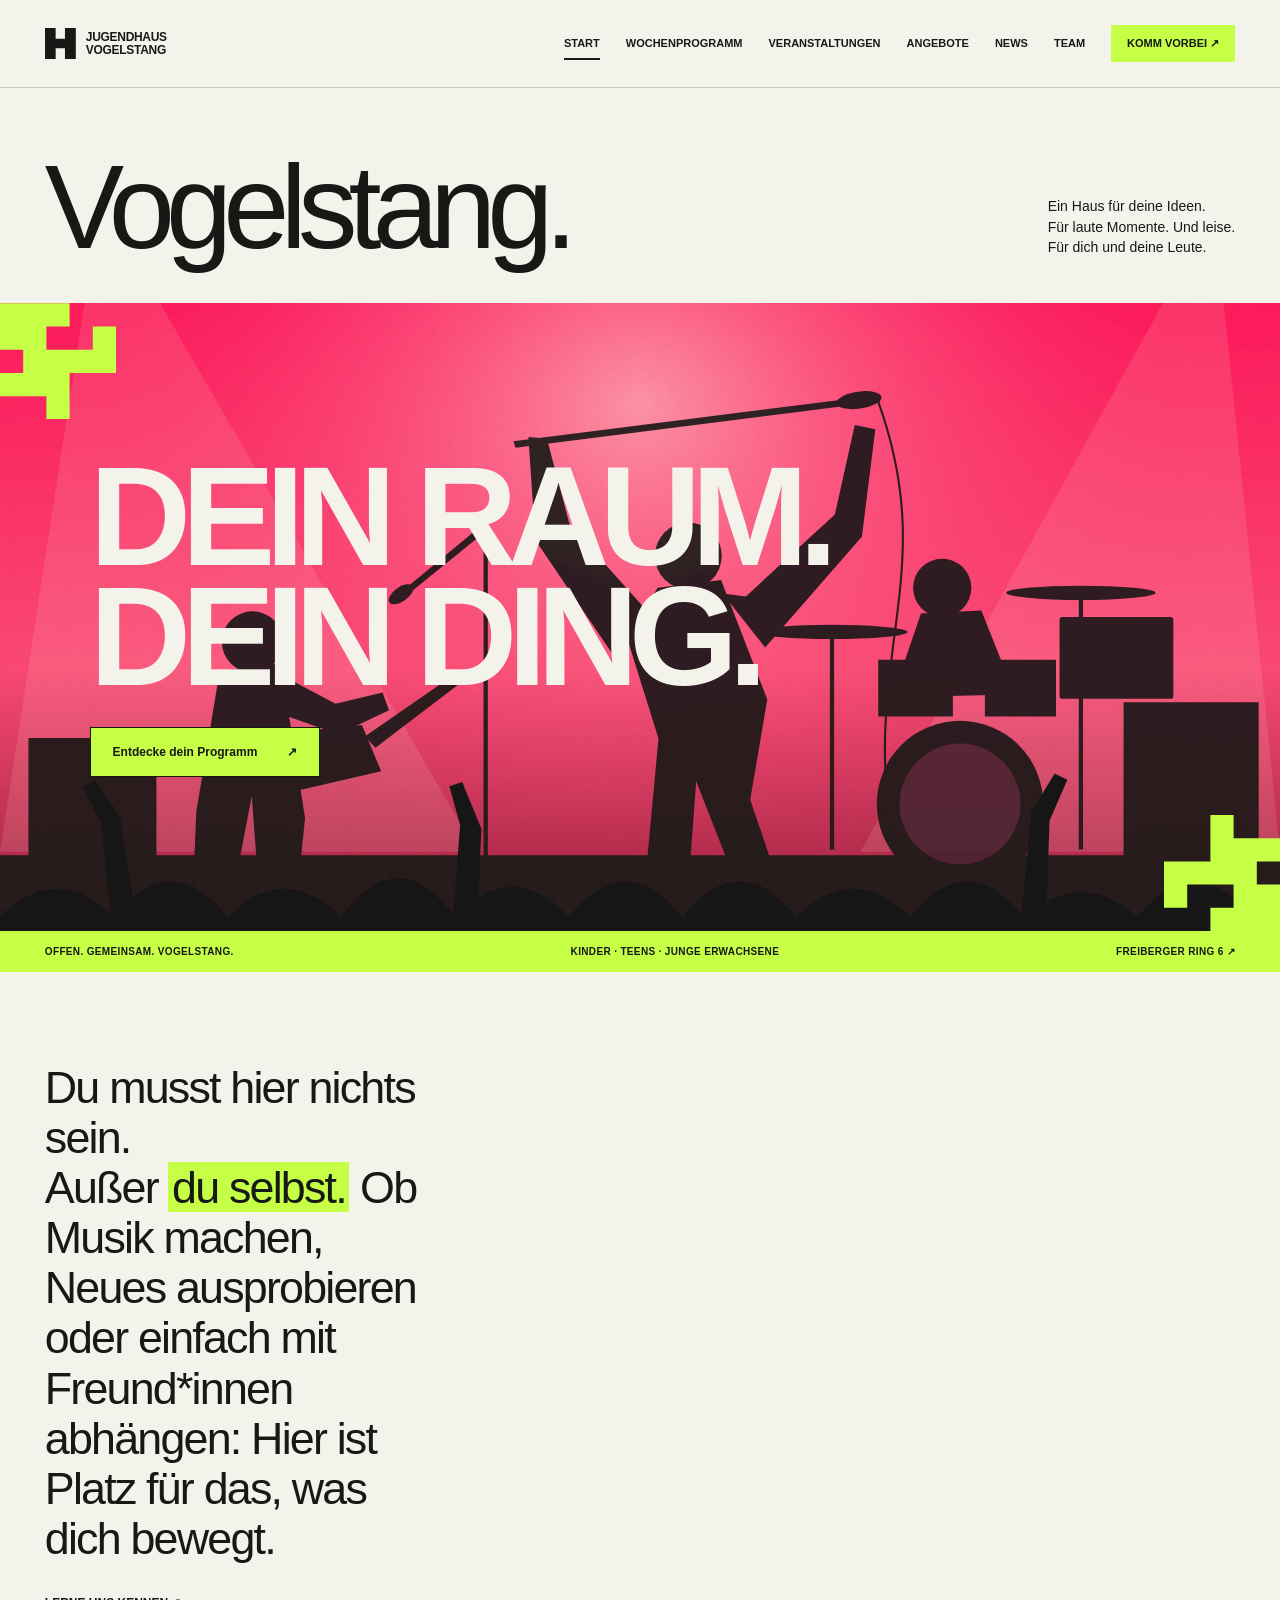
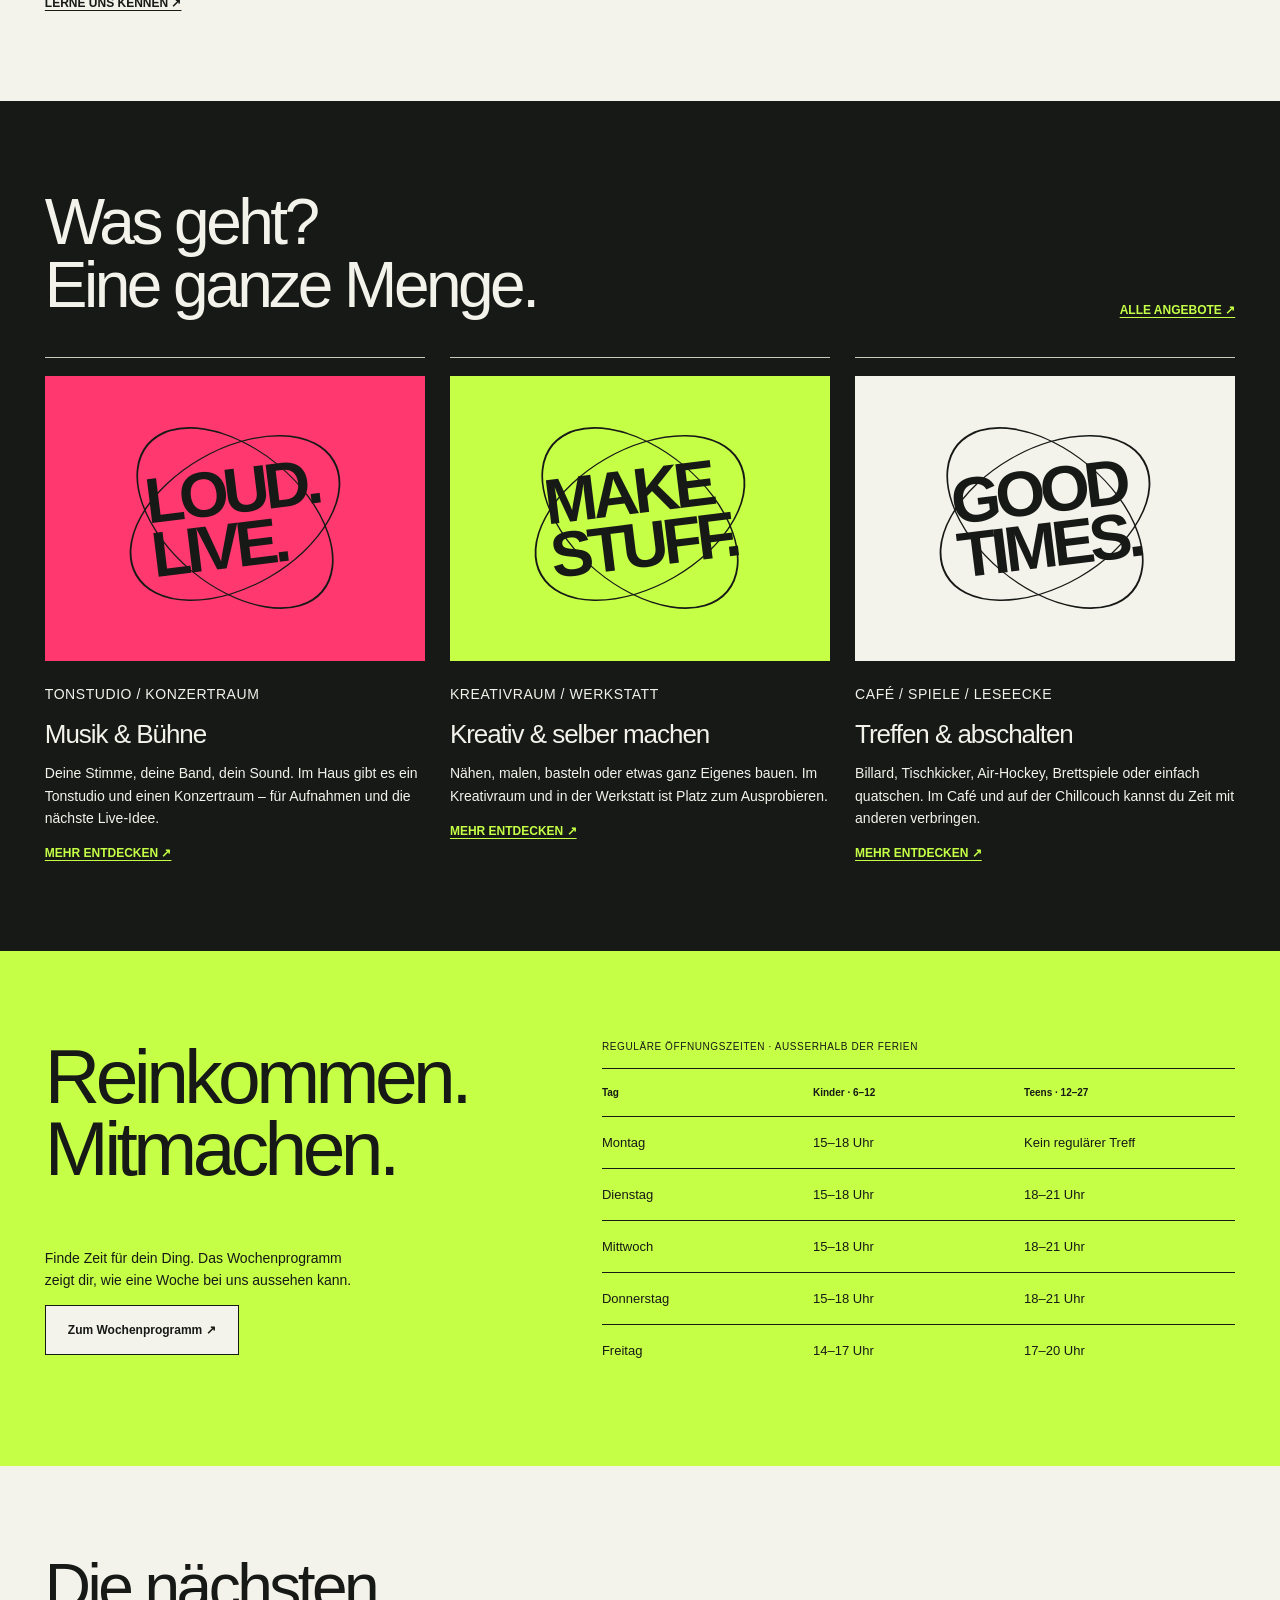
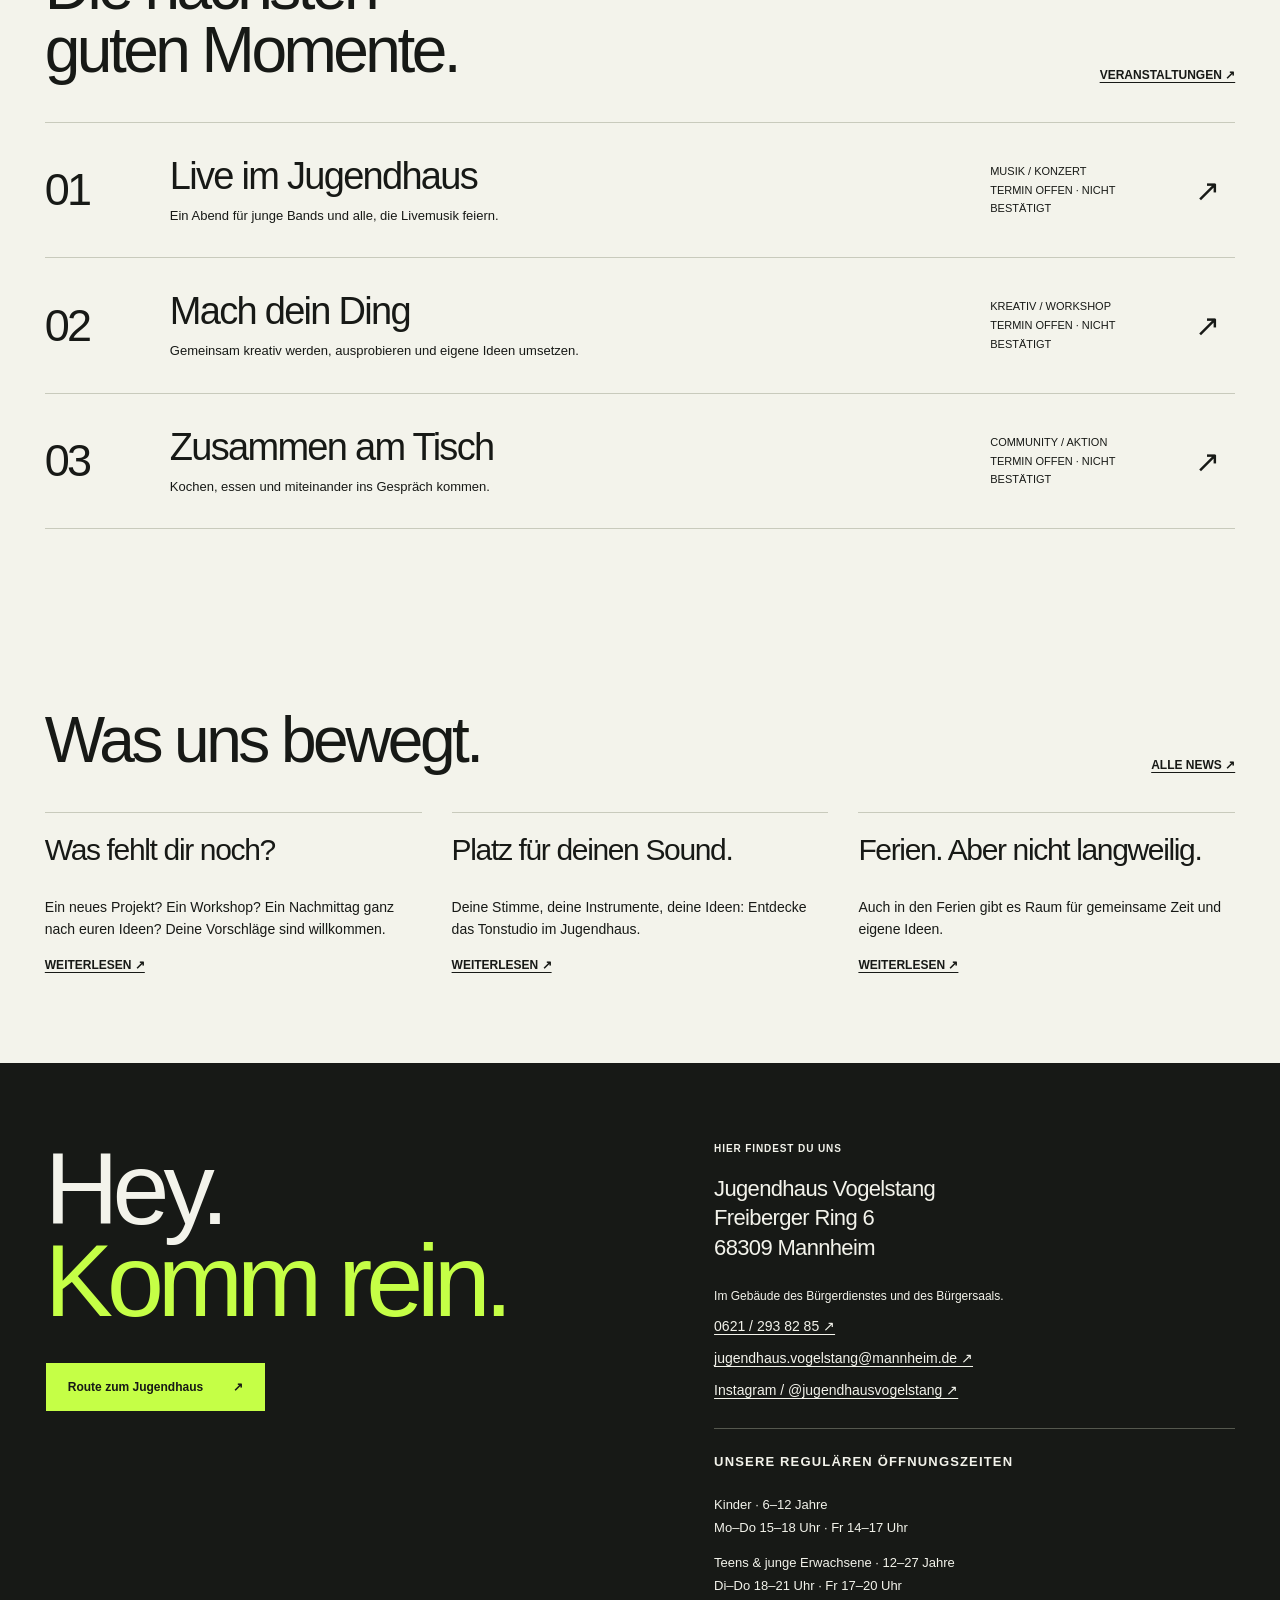
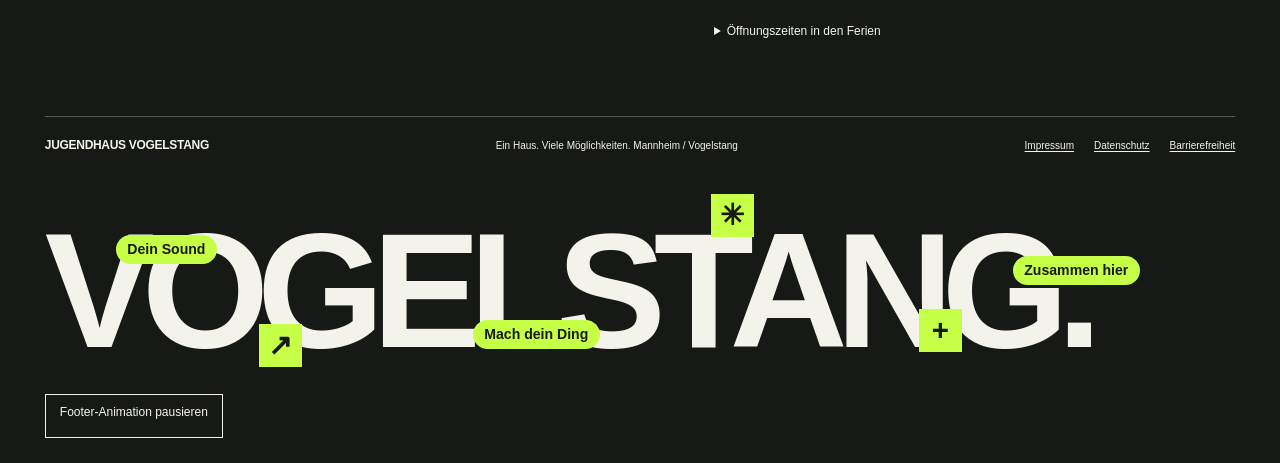
==== examples/sites/jugendhaus-vogelstang/index.html @ 9b141dff "feat(templates): add dynamic Jugendhaus Vogelstang website Add nine editorial pages, real offer/even" ====
<!doctype html>
<html lang="de">
<head>
  <meta charset="utf-8">
  <meta name="viewport" content="width=device-width, initial-scale=1">
  <title>Dein Raum. Dein Ding. | Jugendhaus Vogelstang</title>
  <meta name="description" content="Jugendhaus Vogelstang in Mannheim: dein Treffpunkt für Musik, Kreativität, Spiele und gemeinsame Zeit. Entdecke das Haus und komm vorbei.">
  <meta name="theme-color" content="#c5ff46">
  <meta name="robots" content="noindex, nofollow">
  <link rel="stylesheet" href="style.css">
  <script src="site.js" defer></script>
</head>
<body>
  <a class="skip-link" href="#main">Zum Inhalt</a>
  <header class="site-header">
    <a class="brand" href="index.html" aria-label="Jugendhaus Vogelstang – Startseite"><span class="brand-mark" aria-hidden="true"></span><span>JUGENDHAUS<br>VOGELSTANG</span></a>
    <button class="nav-toggle" type="button" aria-controls="navigation" aria-expanded="false">Menü</button>
    <nav class="nav" id="navigation" aria-label="Hauptnavigation">
      <a href="index.html" aria-current="page">Start</a><a href="wochenprogramm.html">Wochenprogramm</a><a href="veranstaltungen.html">Veranstaltungen</a><a href="angebote.html">Angebote</a><a href="news.html">News</a><a href="team.html">Team</a>
      <a class="contact-link" href="#kontakt">Komm vorbei ↗</a>
    </nav>
  </header>
  <main id="main"><div class="page-intro"><div class="intro-line"><h1>Vogelstang.</h1><p class="intro-copy">Ein Haus für deine Ideen.<br>Für laute Momente. Und leise.<br>Für dich und deine Leute.</p></div></div>
    <section class="hero" aria-label="Willkommen im Jugendhaus"><img class="hero-image" src="assets/stage.svg" alt="Illustration einer Konzertbühne in Pink mit Musiker*innen und Publikum" width="1800" height="900" fetchpriority="high">
      <span class="pixel pixel-one" aria-hidden="true"></span><span class="pixel pixel-two" aria-hidden="true"></span>
      <div class="hero-content"><h2 class="hero-title">DEIN RAUM.<br>DEIN DING.</h2><a class="button" href="wochenprogramm.html">Entdecke dein Programm <span aria-hidden="true">↗</span></a></div>
    </section><div class="ticker"><span>Offen. Gemeinsam. Vogelstang.</span><span>Kinder · Teens · Junge Erwachsene</span><span>Freiberger Ring 6 ↗</span></div>
    <section class="section statement"><div><h2>Du musst hier nichts sein.<br>Außer <mark>du selbst.</mark> Ob Musik machen, Neues ausprobieren oder einfach mit Freund*innen abhängen: Hier ist Platz für das, was dich bewegt.</h2><a class="text-link" href="team.html">Lerne uns kennen ↗</a></div></section>
    <section class="section dark"><div class="section-heading"><div><h2>Was geht?<br>Eine ganze Menge.</h2></div><a class="text-link" href="angebote.html">Alle Angebote ↗</a></div><div class="offer-grid"><article class="offer">
    <div class="offer-art art-pink" aria-hidden="true"><span class="art-orbit"></span><span class="art-orbit art-orbit-two"></span><span class="art-word">LOUD.<br>LIVE.</span></div>
    <p class="offer-meta">Tonstudio / Konzertraum</p><h3>Musik &amp; Bühne</h3><p>Deine Stimme, deine Band, dein Sound. Im Haus gibt es ein Tonstudio und einen Konzertraum – für Aufnahmen und die nächste Live-Idee.</p>
    <a class="text-link" href="angebote.html">Mehr entdecken ↗</a>
  </article><article class="offer">
    <div class="offer-art art-lime" aria-hidden="true"><span class="art-orbit"></span><span class="art-orbit art-orbit-two"></span><span class="art-word">MAKE<br>STUFF.</span></div>
    <p class="offer-meta">Kreativraum / Werkstatt</p><h3>Kreativ &amp; selber machen</h3><p>Nähen, malen, basteln oder etwas ganz Eigenes bauen. Im Kreativraum und in der Werkstatt ist Platz zum Ausprobieren.</p>
    <a class="text-link" href="angebote.html">Mehr entdecken ↗</a>
  </article><article class="offer">
    <div class="offer-art art-paper" aria-hidden="true"><span class="art-orbit"></span><span class="art-orbit art-orbit-two"></span><span class="art-word">GOOD<br>TIMES.</span></div>
    <p class="offer-meta">Café / Spiele / Leseecke</p><h3>Treffen &amp; abschalten</h3><p>Billard, Tischkicker, Air-Hockey, Brettspiele oder einfach quatschen. Im Café und auf der Chillcouch kannst du Zeit mit anderen verbringen.</p>
    <a class="text-link" href="angebote.html">Mehr entdecken ↗</a>
  </article></div></section>
    <section class="section program-preview"><div><h2>Reinkommen.<br>Mitmachen.</h2><p>Finde Zeit für dein Ding. Das Wochenprogramm zeigt dir, wie eine Woche bei uns aussehen kann.</p><a class="button button-light" href="wochenprogramm.html">Zum Wochenprogramm ↗</a></div><div><table class="hours"><caption>Reguläre Öffnungszeiten · außerhalb der Ferien</caption><thead><tr><th scope="col">Tag</th><th scope="col">Kinder · 6–12</th><th scope="col">Teens · 12–27</th></tr></thead><tbody>
    <tr><th scope="row">Montag</th><td>15–18 Uhr</td><td>Kein regulärer Treff</td></tr><tr><th scope="row">Dienstag</th><td>15–18 Uhr</td><td>18–21 Uhr</td></tr><tr><th scope="row">Mittwoch</th><td>15–18 Uhr</td><td>18–21 Uhr</td></tr><tr><th scope="row">Donnerstag</th><td>15–18 Uhr</td><td>18–21 Uhr</td></tr><tr><th scope="row">Freitag</th><td>14–17 Uhr</td><td>17–20 Uhr</td></tr>
  </tbody></table></div></section>
    <section class="section"><div class="section-heading"><div><h2>Die nächsten<br>guten Momente.</h2></div><a class="text-link" href="veranstaltungen.html">Veranstaltungen ↗</a></div><div class="events"><article class="event">
    <span class="event-number" aria-hidden="true">01</span><div><h3>Live im Jugendhaus</h3><p>Ein Abend für junge Bands und alle, die Livemusik feiern.</p></div>
    <div class="event-status">Musik / Konzert<br>Termin offen · nicht bestätigt</div>
    <a class="event-arrow" href="mailto:jugendhaus.vogelstang@mannheim.de?subject=Anfrage%3A%20Live%20im%20Jugendhaus" aria-label="Live im Jugendhaus: beim Team nachfragen">↗</a>
  </article><article class="event">
    <span class="event-number" aria-hidden="true">02</span><div><h3>Mach dein Ding</h3><p>Gemeinsam kreativ werden, ausprobieren und eigene Ideen umsetzen.</p></div>
    <div class="event-status">Kreativ / Workshop<br>Termin offen · nicht bestätigt</div>
    <a class="event-arrow" href="mailto:jugendhaus.vogelstang@mannheim.de?subject=Anfrage%3A%20Mach%20dein%20Ding" aria-label="Mach dein Ding: beim Team nachfragen">↗</a>
  </article><article class="event">
    <span class="event-number" aria-hidden="true">03</span><div><h3>Zusammen am Tisch</h3><p>Kochen, essen und miteinander ins Gespräch kommen.</p></div>
    <div class="event-status">Community / Aktion<br>Termin offen · nicht bestätigt</div>
    <a class="event-arrow" href="mailto:jugendhaus.vogelstang@mannheim.de?subject=Anfrage%3A%20Zusammen%20am%20Tisch" aria-label="Zusammen am Tisch: beim Team nachfragen">↗</a>
  </article></div></section>
    <section class="section"><div class="section-heading"><div><h2>Was uns bewegt.</h2></div><a class="text-link" href="news.html">Alle News ↗</a></div><div class="news-grid"><article class="news-item"><h3>Was fehlt dir noch?</h3><p>Ein neues Projekt? Ein Workshop? Ein Nachmittag ganz nach euren Ideen? Deine Vorschläge sind willkommen.</p><a class="text-link" href="news.html#deine-ideen">Weiterlesen ↗</a></article><article class="news-item"><h3>Platz für deinen Sound.</h3><p>Deine Stimme, deine Instrumente, deine Ideen: Entdecke das Tonstudio im Jugendhaus.</p><a class="text-link" href="news.html#studio">Weiterlesen ↗</a></article><article class="news-item"><h3>Ferien. Aber nicht langweilig.</h3><p>Auch in den Ferien gibt es Raum für gemeinsame Zeit und eigene Ideen.</p><a class="text-link" href="news.html#ferien">Weiterlesen ↗</a></article></div></section></main>
  <footer class="contact" id="kontakt">
    <div class="contact-top">
      <div><h2>Hey.<br><span>Komm rein.</span></h2>
        <a class="button" href="https://www.google.com/maps/search/?api=1&amp;query=Freiberger+Ring+6+68309+Mannheim" target="_blank" rel="noopener noreferrer">Route zum Jugendhaus <span aria-hidden="true">↗</span></a>
      </div>
      <div><p class="eyebrow">Hier findest du uns</p><address>Jugendhaus Vogelstang<br>Freiberger Ring 6<br>68309 Mannheim</address>
        <p class="small">Im Gebäude des Bürgerdienstes und des Bürgersaals.</p>
        <div class="contact-info">
          <a href="tel:+496212938285">0621 / 293 82 85 ↗</a>
          <a href="mailto:jugendhaus.vogelstang@mannheim.de">jugendhaus.vogelstang@mannheim.de ↗</a>
          <a href="https://www.instagram.com/jugendhausvogelstang/" target="_blank" rel="noopener noreferrer">Instagram / @jugendhausvogelstang ↗</a>
        </div>
        <div class="contact-hours"><p class="eyebrow">Unsere regulären Öffnungszeiten</p>
          <p>Kinder · 6–12 Jahre<br>Mo–Do 15–18 Uhr · Fr 14–17 Uhr</p>
          <p>Teens &amp; junge Erwachsene · 12–27 Jahre<br>Di–Do 18–21 Uhr · Fr 17–20 Uhr</p>
          <details><summary>Öffnungszeiten in den Ferien</summary><p>Kinder: Mo–Do 14–17:30 Uhr · Fr 14–17 Uhr<br>Teens: Di–Do 18–21 Uhr · Fr 17–20:30 Uhr</p></details>
        </div>
      </div>
    </div>
    <div class="footer-bottom"><a class="brand" href="index.html">JUGENDHAUS VOGELSTANG</a>
      <span>Ein Haus. Viele Möglichkeiten. Mannheim / Vogelstang</span>
      <nav class="footer-links" aria-label="Rechtliche Informationen"><a href="impressum.html">Impressum</a><a href="datenschutz.html">Datenschutz</a><a href="barrierefreiheit.html">Barrierefreiheit</a></nav>
    </div>
    <div class="footer-playground">
      <p class="footer-word" aria-hidden="true">VOGELSTANG.</p>
      <div class="footer-badges" aria-hidden="true">
        <span class="flying-badge badge-music">Dein Sound</span>
        <span class="flying-badge badge-create">Mach dein Ding</span>
        <span class="flying-badge badge-together">Zusammen hier</span>
        <span class="flying-badge badge-symbol badge-symbol-one">↗</span>
        <span class="flying-badge badge-symbol badge-symbol-two">✳</span>
        <span class="flying-badge badge-symbol badge-symbol-three">+</span>
      </div>
    </div>
    <button class="motion-toggle" type="button" aria-pressed="false">Footer-Animation pausieren</button>
  </footer>
</body>
</html>
---- examples/sites/jugendhaus-vogelstang/style.css ----
:root {
  --paper: var(--jhv-paper, #f3f3eb);
  --ink: var(--jhv-ink, #171916);
  --lime: var(--jhv-primary, #c5ff46);
  --pink: var(--jhv-secondary, #ff3970);
  --muted: var(--jhv-muted, #55584e);
  --line: var(--jhv-line, #c8cabc);
  --text-small: var(--jhv-text-s, 14px);
  --text-large: var(--jhv-text-l, 25px);
  --section-space: var(--jhv-space-section, 90px);
  --font-body: Arial, Helvetica, sans-serif;
}
* { box-sizing: border-box; }
html { scroll-behavior: smooth; }
body { margin: 0; background: var(--paper); color: var(--ink); font-family: var(--font-body); }
body, button, a { -webkit-tap-highlight-color: transparent; }
a { color: inherit; text-underline-offset: .22em; }
button { font: inherit; }
button, a { touch-action: manipulation; }
button:focus-visible, a:focus-visible, summary:focus-visible { outline: 3px solid var(--pink); outline-offset: 5px; }
[hidden] { display: none !important; }
::selection { background: var(--lime); color: var(--ink); }
.skip-link { position: absolute; left: 24px; top: -80px; padding: 16px; z-index: 30; background: var(--lime); }
.skip-link:focus { top: 12px; }
.site-header { padding: 25px 3.5vw; display: flex; align-items: center; justify-content: space-between; gap: 30px; border-bottom: 1px solid var(--line); }
.brand { display: flex; align-items: center; gap: 10px; text-decoration: none; font-size: 12px; font-weight: 800; line-height: 1.05; letter-spacing: -.3px; flex-shrink: 0; }
.brand-mark { width: 31px; height: 31px; background: var(--ink); clip-path: polygon(0 0, 35% 0, 35% 35%, 65% 35%, 65% 0, 100% 0, 100% 100%, 65% 100%, 65% 65%, 35% 65%, 35% 100%, 0 100%); }
.nav { display: flex; flex-wrap: wrap; align-items: center; gap: 26px; }
.nav a { text-decoration: none; text-transform: uppercase; font-size: 11px; font-weight: 700; padding: 9px 0; border-bottom: 2px solid transparent; }
.nav a:hover, .nav a[aria-current="page"] { border-color: var(--ink); }
.nav .contact-link { background: var(--lime); padding: 12px 16px; border: 0; }
.nav-toggle { display: none; border: 1px solid var(--ink); background: transparent; padding: 12px 16px; }
.page-intro { padding: 65px 3.5vw 42px; }
.eyebrow { font-size: 10px; text-transform: uppercase; letter-spacing: .09em; font-weight: 700; margin: 0 0 20px; }
.intro-line { display: flex; align-items: flex-end; justify-content: space-between; gap: 30px; }
h1, h2, h3, p { margin-top: 0; }
h1 { font-size: clamp(54px, 9.3vw, 148px); line-height: .91; letter-spacing: -.075em; font-weight: 500; margin-bottom: 0; }
.intro-copy { font-size: 14px; line-height: 1.45; max-width: 265px; margin: 0 0 4px; }
.hero { position: relative; background: var(--pink); min-height: 460px; height: min(49vw, 670px); overflow: hidden; }
.hero-image { position: absolute; inset: 0; width: 100%; height: 100%; object-fit: cover; }
.hero-content { position: relative; z-index: 1; padding: 70px 7vw; height: 100%; display: flex; flex-direction: column; align-items: flex-start; justify-content: center; }
.hero-title { color: var(--paper); font-size: clamp(65px, 11vw, 175px); font-weight: 800; letter-spacing: -.07em; line-height: .85; margin: 0 0 30px; max-width: 950px; }
.button { display: inline-flex; align-items: center; justify-content: space-between; gap: 30px; padding: 17px 22px; background: var(--lime); color: var(--ink); font-size: 12px; font-weight: 700; text-decoration: none; border: 1px solid var(--ink); min-height: 48px; }
.button:hover { background: var(--ink); color: var(--lime); }
.button-light { background: var(--paper); }
.pixel { position: absolute; width: 116px; height: 116px; background: var(--lime); clip-path: polygon(0 0, 60% 0, 60% 20%, 40% 20%, 40% 40%, 80% 40%, 80% 20%, 100% 20%, 100% 60%, 60% 60%, 60% 100%, 40% 100%, 40% 80%, 0 80%, 0 60%, 20% 60%, 20% 40%, 0 40%); z-index: 2; }
.pixel-one { top: 0; left: 0; }
.pixel-two { bottom: 0; right: 0; transform: rotate(180deg); }
.ticker { display: flex; justify-content: space-between; gap: 16px; padding: 15px 3.5vw; background: var(--lime); font-size: 10px; text-transform: uppercase; font-weight: 700; letter-spacing: .035em; }
.section { padding: var(--section-space) 3.5vw; }
.statement { display: grid; grid-template-columns: 1fr 2fr; gap: 50px; }
.section-index { font-size: 10px; text-transform: uppercase; letter-spacing: .07em; }
.statement h2 { font-size: clamp(28px, 3.5vw, 55px); font-weight: 500; line-height: 1.12; letter-spacing: -.04em; max-width: 950px; margin-bottom: 30px; }
mark { background: var(--lime); color: var(--ink); padding: 0 .08em; }
.text-link { font-size: 12px; font-weight: 700; text-transform: uppercase; }
.section-heading { display: flex; align-items: flex-end; justify-content: space-between; gap: 20px; margin-bottom: 40px; }
.section-heading h2 { font-size: clamp(40px, 5vw, 76px); font-weight: 500; line-height: .98; letter-spacing: -.055em; margin-bottom: 0; }
.dark { background: var(--ink); color: var(--paper); }
.dark .section-index { color: var(--lime); }
.dark .text-link { color: var(--lime); }
.offer-grid { display: grid; grid-template-columns: repeat(3, 1fr); gap: 25px; }
.offer { min-width: 0; border-top: 1px solid var(--line); padding-top: 18px; }
.offer-art { aspect-ratio: 4 / 3; padding: 26px; position: relative; display: flex; align-items: center; justify-content: center; overflow: hidden; color: var(--ink); margin-bottom: 22px; }
.content-image { width: 100%; height: auto; aspect-ratio: 4 / 3; object-fit: cover; display: block; margin-bottom: 22px; background: var(--lime); }
.event-grid, .program-grid { display: grid; grid-template-columns: repeat(3, minmax(0, 1fr)); gap: 35px; }
.event-card, .program-offer { border-top: 1px solid var(--line); padding-top: 22px; min-width: 0; }
.event-card h3, .program-offer h2 { font-size: 30px; font-weight: 500; letter-spacing: -.045em; line-height: 1.1; }
.event-card p, .program-offer p { font-size: var(--text-small); line-height: 1.6; }
.offer h3 a, .event-card h3 a, .program-offer h2 a { text-decoration: none; }
.date-meta { font-size: 11px; text-transform: uppercase; letter-spacing: .04em; }
.weekly-time { border-top: 1px solid var(--line); padding-top: 12px; font-size: 12px; line-height: 1.7; }
.detail-layout { display: grid; grid-template-columns: 1fr 1fr; gap: 60px; }
.detail-description { font-size: var(--text-large); line-height: 1.4; letter-spacing: -.03em; }
.detail-time { font-size: 22px; line-height: 1.5; }
.contact-channels { display: flex; flex-wrap: wrap; gap: 12px; margin-top: 25px; }
.contact-channel { display: inline-flex; align-items: center; justify-content: center; gap: 10px; min-width: 48px; min-height: 48px; padding: 13px 16px; border: 1px solid var(--ink); background: var(--lime); color: var(--ink); text-decoration: none; font-size: 12px; font-weight: 700; }
.contact-channel:hover { background: var(--ink); color: var(--lime); }
.channel-icon { display: inline-block; position: relative; width: 22px; height: 22px; flex-shrink: 0; }
.icon-mail { height: 17px; border: 2px solid currentColor; border-radius: 2px; overflow: hidden; }
.icon-mail::before { content: ""; position: absolute; width: 13px; height: 13px; left: 2.5px; top: -8px; border-right: 2px solid currentColor; border-bottom: 2px solid currentColor; transform: rotate(45deg); }
.icon-instagram { border: 2px solid currentColor; border-radius: 6px; }
.icon-instagram::before { content: ""; position: absolute; width: 9px; height: 9px; border: 2px solid currentColor; border-radius: 50%; left: 4.5px; top: 4.5px; }
.icon-instagram::after { content: ""; position: absolute; width: 3px; height: 3px; border-radius: 50%; background: currentColor; right: 2px; top: 2px; }
.icon-phone { background: currentColor; clip-path: polygon(5% 0, 30% 0, 45% 25%, 30% 40%, 60% 70%, 75% 55%, 100% 70%, 100% 95%, 80% 100%, 55% 90%, 10% 45%, 0 20%); }
.art-pink { background: var(--pink); }
.art-lime { background: var(--lime); }
.art-paper { background: var(--paper); }
.art-word { font-size: clamp(48px, 5vw, 82px); line-height: .85; font-weight: 800; letter-spacing: -.08em; transform: rotate(-7deg); z-index: 1; }
.art-orbit { position: absolute; width: 230px; height: 230px; border: 2px solid currentColor; border-radius: 50%; transform: rotate(-30deg) scaleY(.6); }
.art-orbit-two { transform: rotate(40deg) scaleY(.6); }
.offer-meta { font-size: 10px; text-transform: uppercase; letter-spacing: .04em; }
.offer h3 { font-size: 26px; font-weight: 500; letter-spacing: -.04em; margin-bottom: 12px; }
.offer p { font-size: var(--text-small); line-height: 1.6; }
.program-preview { background: var(--lime); display: grid; grid-template-columns: minmax(0, 1fr) minmax(0, 1.3fr); gap: 70px; }
.program-preview > div { min-width: 0; }
.program-preview h2 { font-size: clamp(45px, 6vw, 90px); line-height: .93; font-weight: 500; letter-spacing: -.06em; }
.program-preview p { font-size: 14px; line-height: 1.55; max-width: 320px; }
.hours { width: 100%; table-layout: fixed; border-collapse: collapse; font-size: 13px; text-align: left; }
.hours caption { text-align: left; font-size: 10px; text-transform: uppercase; letter-spacing: .06em; padding-bottom: 16px; }
.hours th, .hours td { padding: 18px 10px 18px 0; border-top: 1px solid var(--ink); }
.hours th { font-weight: 500; }
.hours thead th { font-size: 10px; font-weight: 700; }
.muted { color: var(--muted); }
.small { font-size: 12px; line-height: 1.6; }
.events { border-top: 1px solid var(--line); }
.event { display: grid; grid-template-columns: 100px 1fr 180px 40px; align-items: center; gap: 25px; padding: 32px 0; border-bottom: 1px solid var(--line); }
.event-number { font-size: 45px; letter-spacing: -.06em; }
.event h3 { font-size: clamp(23px, 3vw, 38px); font-weight: 500; letter-spacing: -.045em; margin-bottom: 8px; }
.event p { font-size: 13px; line-height: 1.5; margin: 0; max-width: 590px; }
.event-status { font-size: 11px; text-transform: uppercase; line-height: 1.7; }
.event-arrow { font-size: 30px; text-decoration: none; }
.demo-note { border-left: 3px solid var(--pink); padding: 13px 18px; font-size: 12px; line-height: 1.6; margin: 0 0 35px; max-width: 850px; }
.badge { display: inline-block; background: var(--lime); color: var(--ink); font-size: 9px; font-weight: 700; letter-spacing: .08em; text-transform: uppercase; padding: 6px 9px; margin-bottom: 12px; }
.news-grid { display: grid; grid-template-columns: repeat(3, 1fr); gap: 30px; }
.news-item { border-top: 1px solid var(--line); padding-top: 20px; }
.news-item h3 { font-size: 30px; font-weight: 500; line-height: 1.1; letter-spacing: -.045em; }
.news-item p { font-size: 14px; line-height: 1.6; }
.news-detail { max-width: 850px; padding: 50px 0; border-top: 1px solid var(--line); scroll-margin-top: 25px; }
.news-detail h2 { font-size: 40px; font-weight: 500; letter-spacing: -.04em; }
.news-detail p { line-height: 1.7; }
.filters { display: flex; flex-wrap: wrap; gap: 10px; margin: 0 0 35px; }
.filter { border: 1px solid var(--ink); background: transparent; padding: 13px 20px; cursor: pointer; font-size: 12px; }
.filter[aria-pressed="true"] { background: var(--ink); color: var(--lime); }
.week-grid { display: grid; grid-template-columns: repeat(5, 1fr); gap: 1px; background: var(--line); border: 1px solid var(--line); }
.day { background: var(--paper); padding: 25px 20px; }
.day h2 { font-size: 34px; font-weight: 500; letter-spacing: -.055em; margin-bottom: 35px; }
.slot { padding: 22px 0; border-top: 1px solid var(--line); }
.slot time { font-size: 11px; font-weight: 700; }
.slot h3 { font-size: 20px; font-weight: 500; letter-spacing: -.03em; margin: 13px 0 10px; }
.slot p { font-size: 12px; line-height: 1.55; margin: 0; }
.slot .badge { margin-top: 15px; }
.team-grid { display: grid; grid-template-columns: repeat(3, 1fr); gap: 45px 25px; }
.team-portrait { aspect-ratio: 1 / 1; display: flex; align-items: center; justify-content: center; font-size: clamp(75px, 11vw, 170px); letter-spacing: -.09em; font-weight: 800; position: relative; overflow: hidden; }
.team-portrait span { transform: rotate(-9deg); z-index: 1; }
.team-person h2 { margin: 20px 0 8px; font-size: 30px; font-weight: 500; letter-spacing: -.04em; }
.team-person p { font-size: 13px; line-height: 1.6; }
.team-role { font-size: 10px; text-transform: uppercase; letter-spacing: .04em; }
.contact { background: var(--ink); color: var(--paper); padding: 80px 3.5vw 25px; scroll-margin-top: 20px; }
.contact-top { display: grid; grid-template-columns: 1.15fr 1fr; gap: 70px; margin-bottom: 65px; }
.contact h2 { font-size: clamp(58px, 8vw, 120px); font-weight: 500; line-height: .9; letter-spacing: -.06em; margin-bottom: 35px; }
.contact h2 span { color: var(--lime); }
.contact address { font-size: 22px; font-style: normal; line-height: 1.35; letter-spacing: -.03em; margin-bottom: 24px; }
.contact-info { display: grid; gap: 16px; }
.contact-info a { font-size: 14px; overflow-wrap: anywhere; }
.contact-hours { border-top: 1px solid var(--muted); padding-top: 22px; margin-top: 30px; }
.contact-hours p { font-size: 13px; line-height: 1.75; }
.contact details { font-size: 12px; line-height: 1.7; }
.contact summary { cursor: pointer; padding: 10px 0; }
.footer-bottom { border-top: 1px solid var(--muted); padding-top: 22px; display: flex; flex-wrap: wrap; align-items: center; justify-content: space-between; gap: 20px; font-size: 10px; }
.footer-links { display: flex; flex-wrap: wrap; gap: 20px; }
.footer-playground { position: relative; isolation: isolate; margin-top: 30px; padding: 35px 0 30px; overflow: hidden; }
.footer-word { font-size: clamp(38px, 12.8vw, 196px); font-weight: 800; letter-spacing: -.075em; line-height: .9; margin: 0; white-space: nowrap; }
.footer-badges { position: absolute; inset: 0; pointer-events: none; }
.flying-badge { position: absolute; display: inline-flex; align-items: center; justify-content: center; background: var(--lime); color: var(--ink); font-size: clamp(9px, 1.1vw, 16px); font-weight: 700; padding: .45em .8em; border-radius: 999px; animation: badge-flight 9s ease-in-out infinite alternate paused; will-change: transform; }
.js-enabled .flying-badge { animation-play-state: running; }
.badge-music { top: 25%; left: 6%; --badge-tilt: -8deg; }
.badge-create { top: 65%; left: 36%; --badge-tilt: 5deg; animation-delay: -3s; }
.badge-together { top: 35%; right: 8%; --badge-tilt: -6deg; animation-delay: -6s; }
.badge-symbol { border-radius: 0; font-size: clamp(16px, 2.3vw, 32px); width: 1.45em; height: 1.45em; padding: 0; }
.badge-symbol-one { top: 67%; left: 18%; --badge-tilt: 14deg; animation-delay: -2s; }
.badge-symbol-two { top: 6%; left: 56%; --badge-tilt: -15deg; animation-delay: -5s; }
.badge-symbol-three { top: 60%; right: 23%; --badge-tilt: 18deg; animation-delay: -7s; }
@keyframes badge-flight {
  0% { transform: translate(0, 0) rotate(var(--badge-tilt)); }
  50% { transform: translate(12px, -15px) rotate(calc(var(--badge-tilt) + 8deg)); }
  100% { transform: translate(-10px, 10px) rotate(calc(var(--badge-tilt) - 8deg)); }
}
.motion-toggle { display: none; background: transparent; color: var(--paper); border: 1px solid currentColor; padding: 10px 14px; min-height: 44px; cursor: pointer; font-size: 12px; }
.js-enabled .motion-toggle { display: inline-flex; }
.js-enabled .motion-paused .flying-badge { animation-play-state: paused; }
.legal-layout { display: grid; grid-template-columns: minmax(0, 1fr) minmax(0, 2fr); gap: 70px; }
.legal-summary { min-width: 0; }
.legal-status { background: var(--lime); color: var(--ink); padding: 24px; font-size: var(--text-small); line-height: 1.6; }
.legal-summary nav { display: grid; gap: 0; }
.legal-summary a { padding: 14px 0; border-bottom: 1px solid var(--line); font-size: var(--text-small); }
.legal-copy { min-width: 0; max-width: 850px; font-size: var(--text-small); line-height: 1.75; overflow-wrap: anywhere; }
.legal-copy section { padding: 0 0 32px; margin-bottom: 32px; border-bottom: 1px solid var(--line); scroll-margin-top: 25px; }
.legal-copy h2 { font-size: clamp(26px, 3vw, 42px); line-height: 1.1; letter-spacing: -.045em; font-weight: 500; }
.legal-copy address { font-style: normal; margin-bottom: 20px; }
@media (min-width: 1600px) {
  .site-header, .page-intro, .section, .contact { padding-left: max(3.5vw, calc((100vw - 1500px) / 2)); padding-right: max(3.5vw, calc((100vw - 1500px) / 2)); }
}
@media (max-width: 1000px) {
  .nav { gap: 14px; }
  .nav a { font-size: 10px; }
  .site-header { gap: 18px; }
  .intro-copy { max-width: 220px; font-size: 12px; }
  .week-grid { grid-template-columns: repeat(2, 1fr); }
  .day:last-child { grid-column: 1 / -1; }
  .program-preview { gap: 30px; }
  .contact-top { gap: 35px; }
}
@media (max-width: 700px) {
  .site-header { padding: 20px; flex-wrap: wrap; }
  .nav { width: 100%; gap: 10px 20px; }
  .nav a { font-size: 11px; }
  .js-enabled .site-header { position: relative; flex-wrap: nowrap; z-index: 20; }
  .js-enabled .nav-toggle { display: flex; align-items: center; gap: 12px; min-height: 48px; cursor: pointer; }
  .nav-toggle::after { content: ""; width: 7px; height: 7px; border: solid currentColor; border-width: 0 2px 2px 0; transform: translateY(-2px) rotate(45deg); transition: transform .2s ease; }
  .nav-toggle[aria-expanded="true"]::after { transform: translateY(2px) rotate(225deg); }
  .js-enabled .nav {
    position: absolute; top: calc(100% - 8px); right: 20px;
    width: min(320px, calc(100% - 40px)); max-height: calc(100dvh - 112px); overflow-y: auto;
    display: flex; flex-direction: column; align-items: stretch; gap: 4px; padding: 12px;
    background: var(--paper); border: 1px solid var(--ink); box-shadow: 6px 6px 0 var(--lime);
    opacity: 0; visibility: hidden; pointer-events: none;
    transform: translateY(-10px) scale(.97); transform-origin: top right;
    transition: opacity .18s ease, transform .22s ease, visibility 0s linear .22s;
  }
  .js-enabled .nav.is-open { opacity: 1; visibility: visible; pointer-events: auto; transform: none; transition-delay: 0s; }
  .js-enabled .nav a { display: flex; align-items: center; min-height: 44px; padding: 12px; font-size: 12px; }
  .page-intro { padding: 48px 20px 30px; }
  .intro-line { display: block; }
  h1 { font-size: clamp(48px, 13vw, 90px); overflow-wrap: anywhere; }
  .intro-copy { margin-top: 25px; max-width: 300px; font-size: 13px; }
  .hero { height: 530px; min-height: 0; }
  .hero-content { padding: 40px 25px; justify-content: center; }
  .hero-title { font-size: clamp(62px, 16vw, 110px); }
  .pixel { width: 75px; height: 75px; }
  .ticker { padding: 13px 20px; flex-wrap: wrap; font-size: 9px; }
  .section { padding: var(--jhv-space-section, 60px) 20px; }
  .statement, .program-preview, .contact-top { grid-template-columns: 1fr; gap: 25px; }
  .statement h2 { font-size: 31px; }
  .section-heading { align-items: flex-start; flex-direction: column; gap: 20px; }
  .section-heading h2 { font-size: 44px; }
  .offer-grid, .news-grid, .team-grid, .event-grid, .program-grid, .detail-layout { grid-template-columns: 1fr; gap: 35px; }
  .offer-art { aspect-ratio: 1.5 / 1; }
  .art-word { font-size: 80px; }
  .program-preview h2 { font-size: clamp(40px, 12vw, 62px); }
  .hours { font-size: 11px; }
  .hours th, .hours td { padding: 16px 8px 16px 0; }
  .event { grid-template-columns: 45px 1fr 25px; gap: 15px; padding: 25px 0; }
  .event-number { font-size: 32px; }
  .event-status { grid-column: 2; grid-row: 2; }
  .event-arrow { grid-column: 3; grid-row: 1; }
  .week-grid { grid-template-columns: 1fr; }
  .day:last-child { grid-column: auto; }
  .day h2 { margin-bottom: 22px; }
  .team-portrait { aspect-ratio: 1.35 / 1; font-size: 130px; }
  .contact { padding: 60px 20px 25px; }
  .contact h2 { font-size: 72px; }
  .contact-top { margin-bottom: 40px; }
  .footer-word { font-size: 12vw; }
  .footer-playground { margin-top: 20px; padding-top: 30px; padding-bottom: 25px; }
  .flying-badge { animation-name: badge-flight-mobile; }
  .legal-layout { grid-template-columns: 1fr; gap: 40px; }
  @keyframes badge-flight-mobile {
    from { transform: translate(0, 0) rotate(var(--badge-tilt)); }
    to { transform: translate(4px, -8px) rotate(calc(var(--badge-tilt) + 6deg)); }
  }
}
@media (prefers-reduced-motion: reduce) {
  html { scroll-behavior: auto; }
  .js-enabled .nav, .nav-toggle::after { transition: none; }
  .flying-badge { animation: none; transform: rotate(var(--badge-tilt)); will-change: auto; }
  .js-enabled .motion-toggle { display: none; }
}
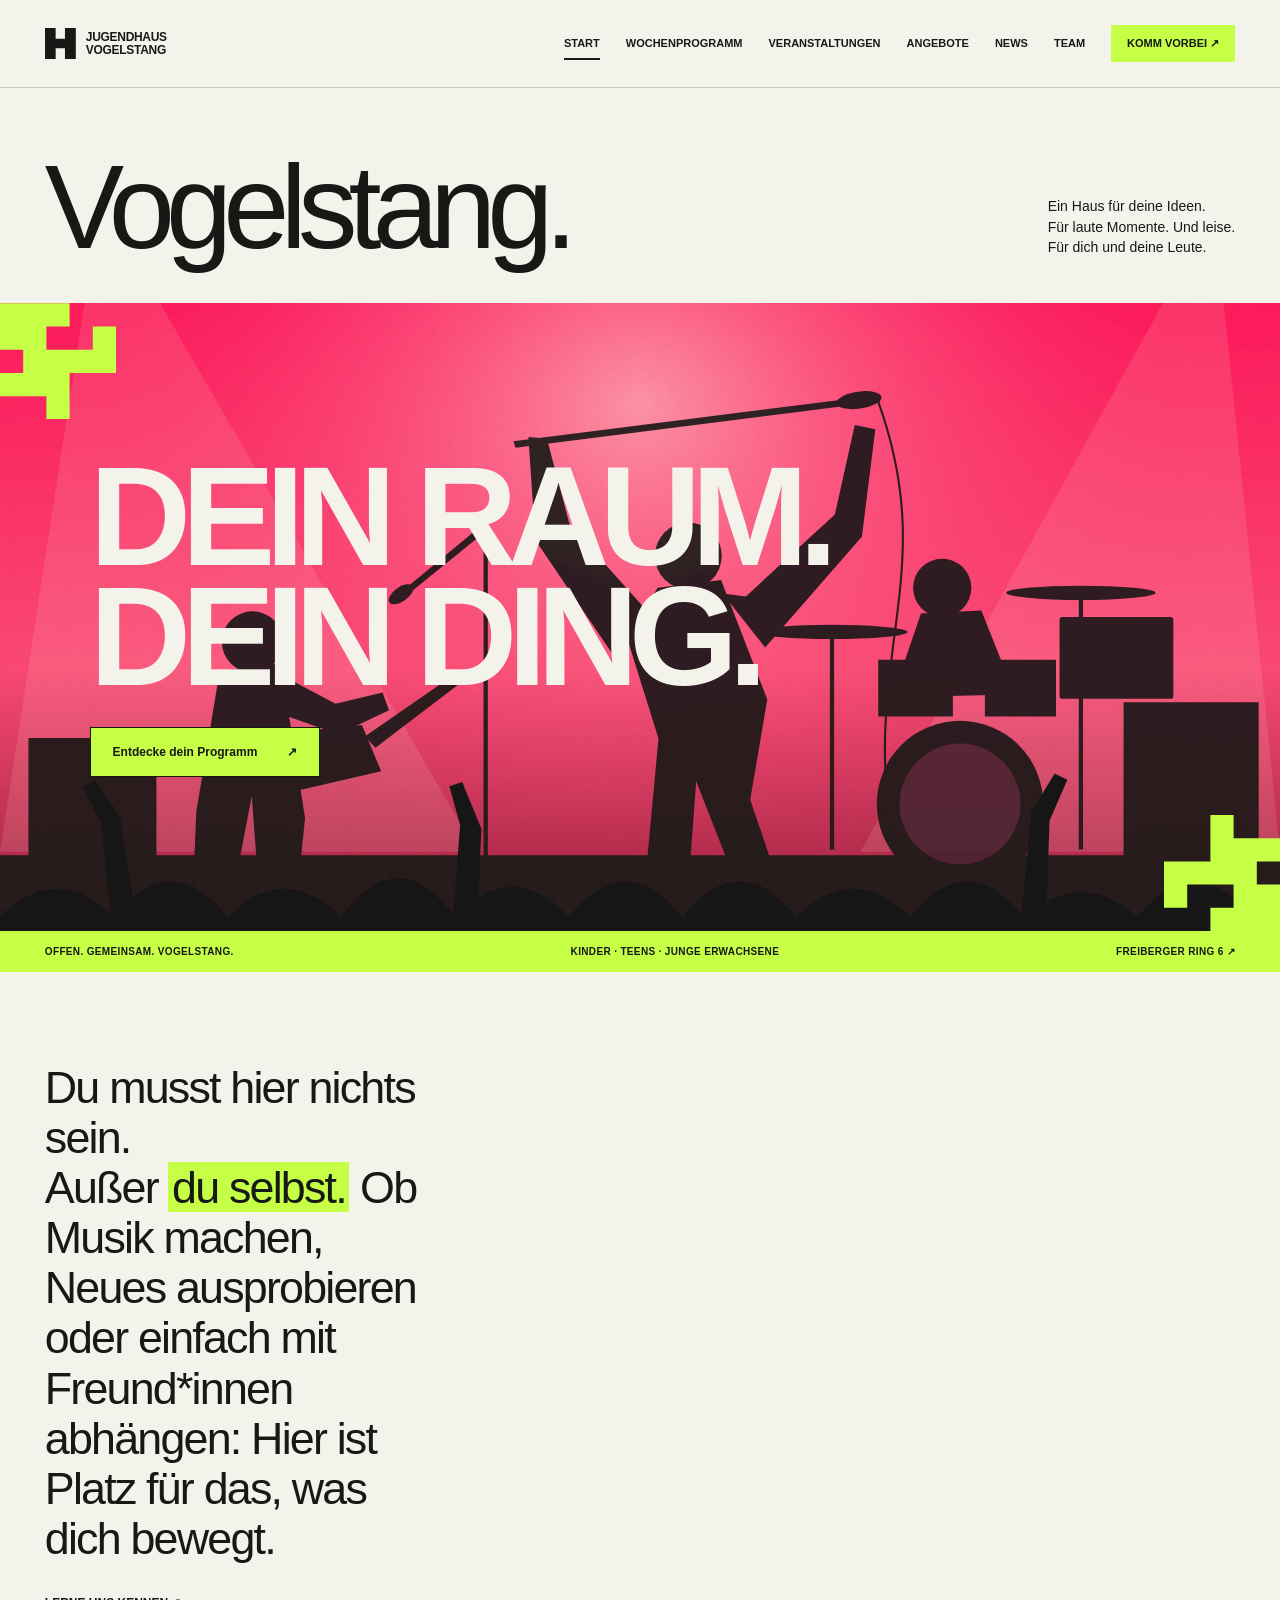
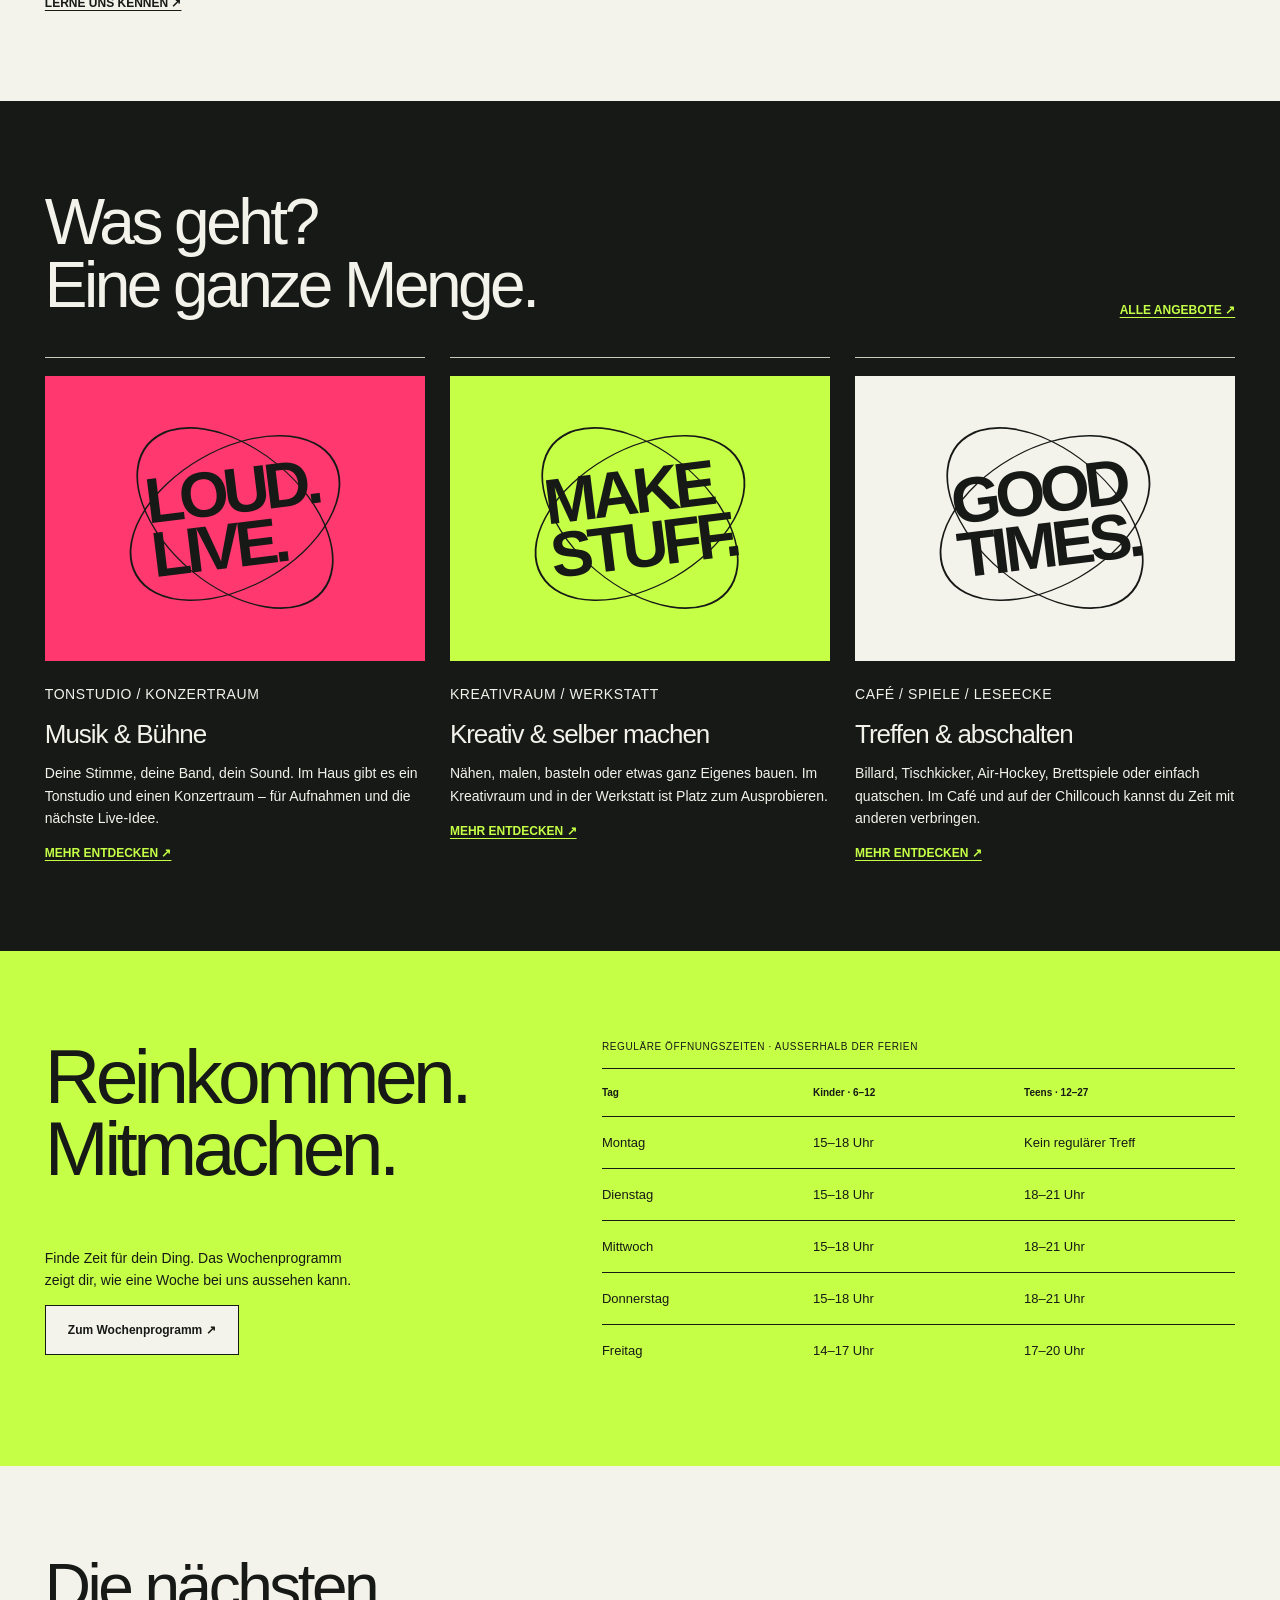
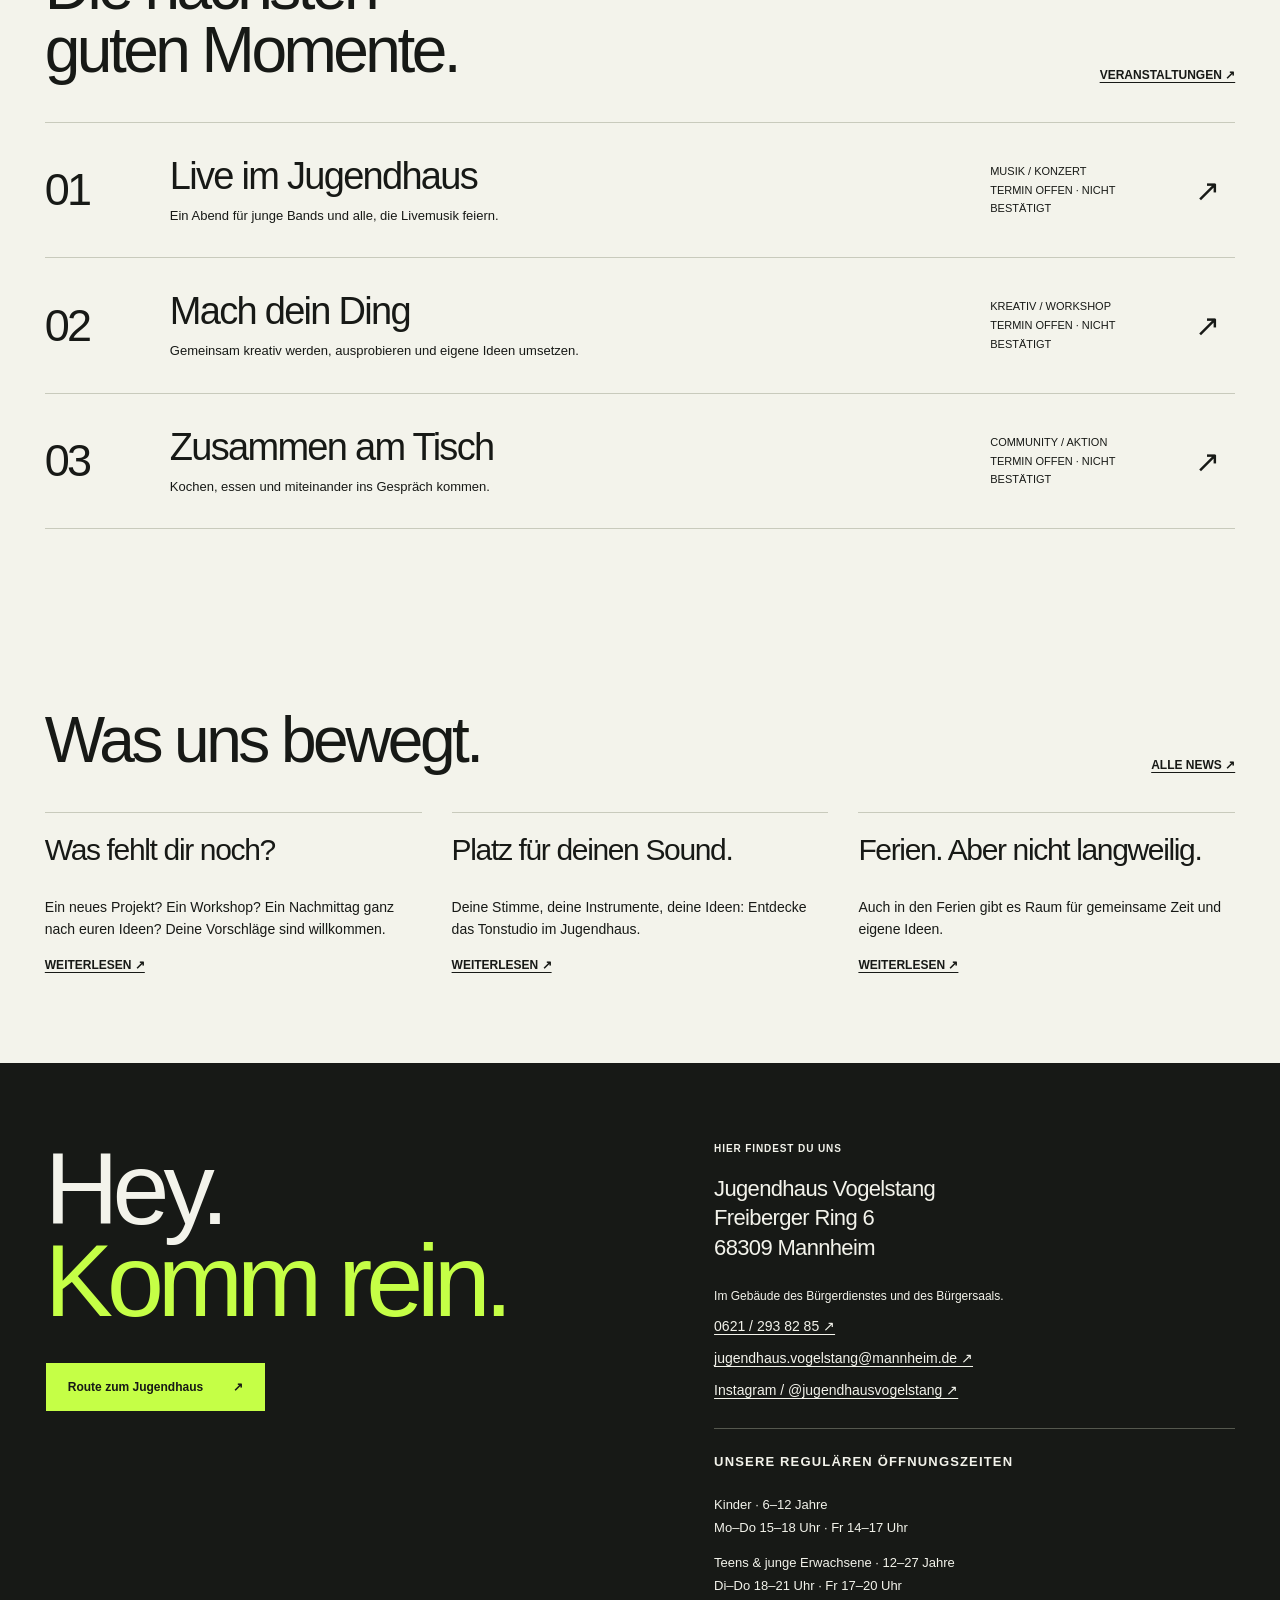
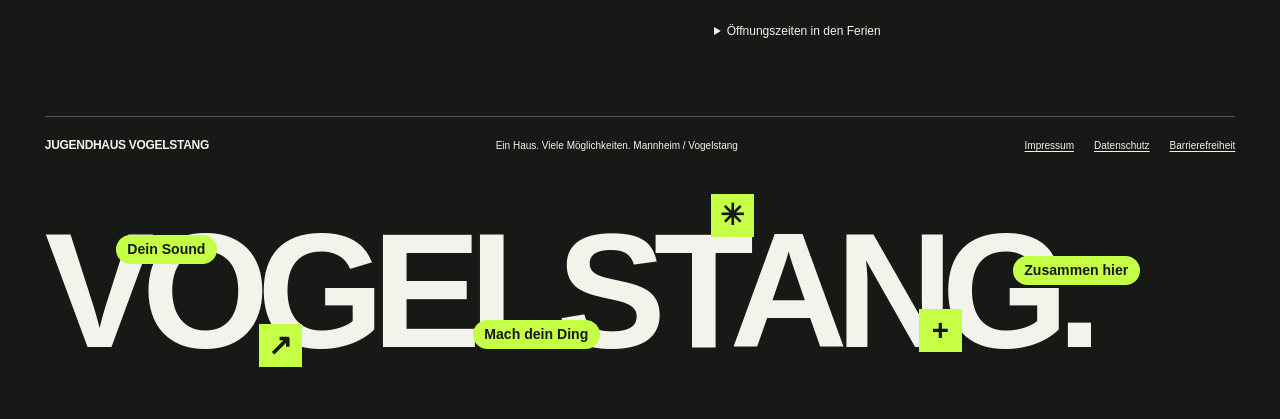
==== commit 49155f73: "feat(templates): use Tabler contact icons and remove footer pause control Bundle only the three lice" ====
--- a/examples/sites/jugendhaus-vogelstang/index.html
+++ b/examples/sites/jugendhaus-vogelstang/index.html
@@ -90,7 +90,6 @@
         <span class="flying-badge badge-symbol badge-symbol-three">+</span>
       </div>
     </div>
-    <button class="motion-toggle" type="button" aria-pressed="false">Footer-Animation pausieren</button>
   </footer>
 </body>
 </html>
--- a/examples/sites/jugendhaus-vogelstang/style.css
+++ b/examples/sites/jugendhaus-vogelstang/style.css
@@ -75,13 +75,11 @@
 .contact-channels { display: flex; flex-wrap: wrap; gap: 12px; margin-top: 25px; }
 .contact-channel { display: inline-flex; align-items: center; justify-content: center; gap: 10px; min-width: 48px; min-height: 48px; padding: 13px 16px; border: 1px solid var(--ink); background: var(--lime); color: var(--ink); text-decoration: none; font-size: 12px; font-weight: 700; }
 .contact-channel:hover { background: var(--ink); color: var(--lime); }
-.channel-icon { display: inline-block; position: relative; width: 22px; height: 22px; flex-shrink: 0; }
-.icon-mail { height: 17px; border: 2px solid currentColor; border-radius: 2px; overflow: hidden; }
-.icon-mail::before { content: ""; position: absolute; width: 13px; height: 13px; left: 2.5px; top: -8px; border-right: 2px solid currentColor; border-bottom: 2px solid currentColor; transform: rotate(45deg); }
-.icon-instagram { border: 2px solid currentColor; border-radius: 6px; }
-.icon-instagram::before { content: ""; position: absolute; width: 9px; height: 9px; border: 2px solid currentColor; border-radius: 50%; left: 4.5px; top: 4.5px; }
-.icon-instagram::after { content: ""; position: absolute; width: 3px; height: 3px; border-radius: 50%; background: currentColor; right: 2px; top: 2px; }
-.icon-phone { background: currentColor; clip-path: polygon(5% 0, 30% 0, 45% 25%, 30% 40%, 60% 70%, 75% 55%, 100% 70%, 100% 95%, 80% 100%, 55% 90%, 10% 45%, 0 20%); }
+@font-face { font-family: "Tabler Contact"; src: url("assets/tabler-contact-3.49.0.woff2") format("woff2"); font-style: normal; font-weight: 400; font-display: block; }
+.channel-icon { display: inline-block; width: 22px; height: 22px; flex-shrink: 0; font-family: "Tabler Contact"; font-size: 22px; font-style: normal; font-weight: 400; font-synthesis: none; line-height: 1; }
+.ti-mail::before { content: "\eae5"; }
+.ti-brand-instagram::before { content: "\ec20"; }
+.ti-phone::before { content: "\eb09"; }
 .art-pink { background: var(--pink); }
 .art-lime { background: var(--lime); }
 .art-paper { background: var(--paper); }
@@ -165,9 +163,6 @@
   50% { transform: translate(12px, -15px) rotate(calc(var(--badge-tilt) + 8deg)); }
   100% { transform: translate(-10px, 10px) rotate(calc(var(--badge-tilt) - 8deg)); }
 }
-.motion-toggle { display: none; background: transparent; color: var(--paper); border: 1px solid currentColor; padding: 10px 14px; min-height: 44px; cursor: pointer; font-size: 12px; }
-.js-enabled .motion-toggle { display: inline-flex; }
-.js-enabled .motion-paused .flying-badge { animation-play-state: paused; }
 .legal-layout { display: grid; grid-template-columns: minmax(0, 1fr) minmax(0, 2fr); gap: 70px; }
 .legal-summary { min-width: 0; }
 .legal-status { background: var(--lime); color: var(--ink); padding: 24px; font-size: var(--text-small); line-height: 1.6; }
@@ -253,5 +248,4 @@
   html { scroll-behavior: auto; }
   .js-enabled .nav, .nav-toggle::after { transition: none; }
   .flying-badge { animation: none; transform: rotate(var(--badge-tilt)); will-change: auto; }
-  .js-enabled .motion-toggle { display: none; }
-}
+}
